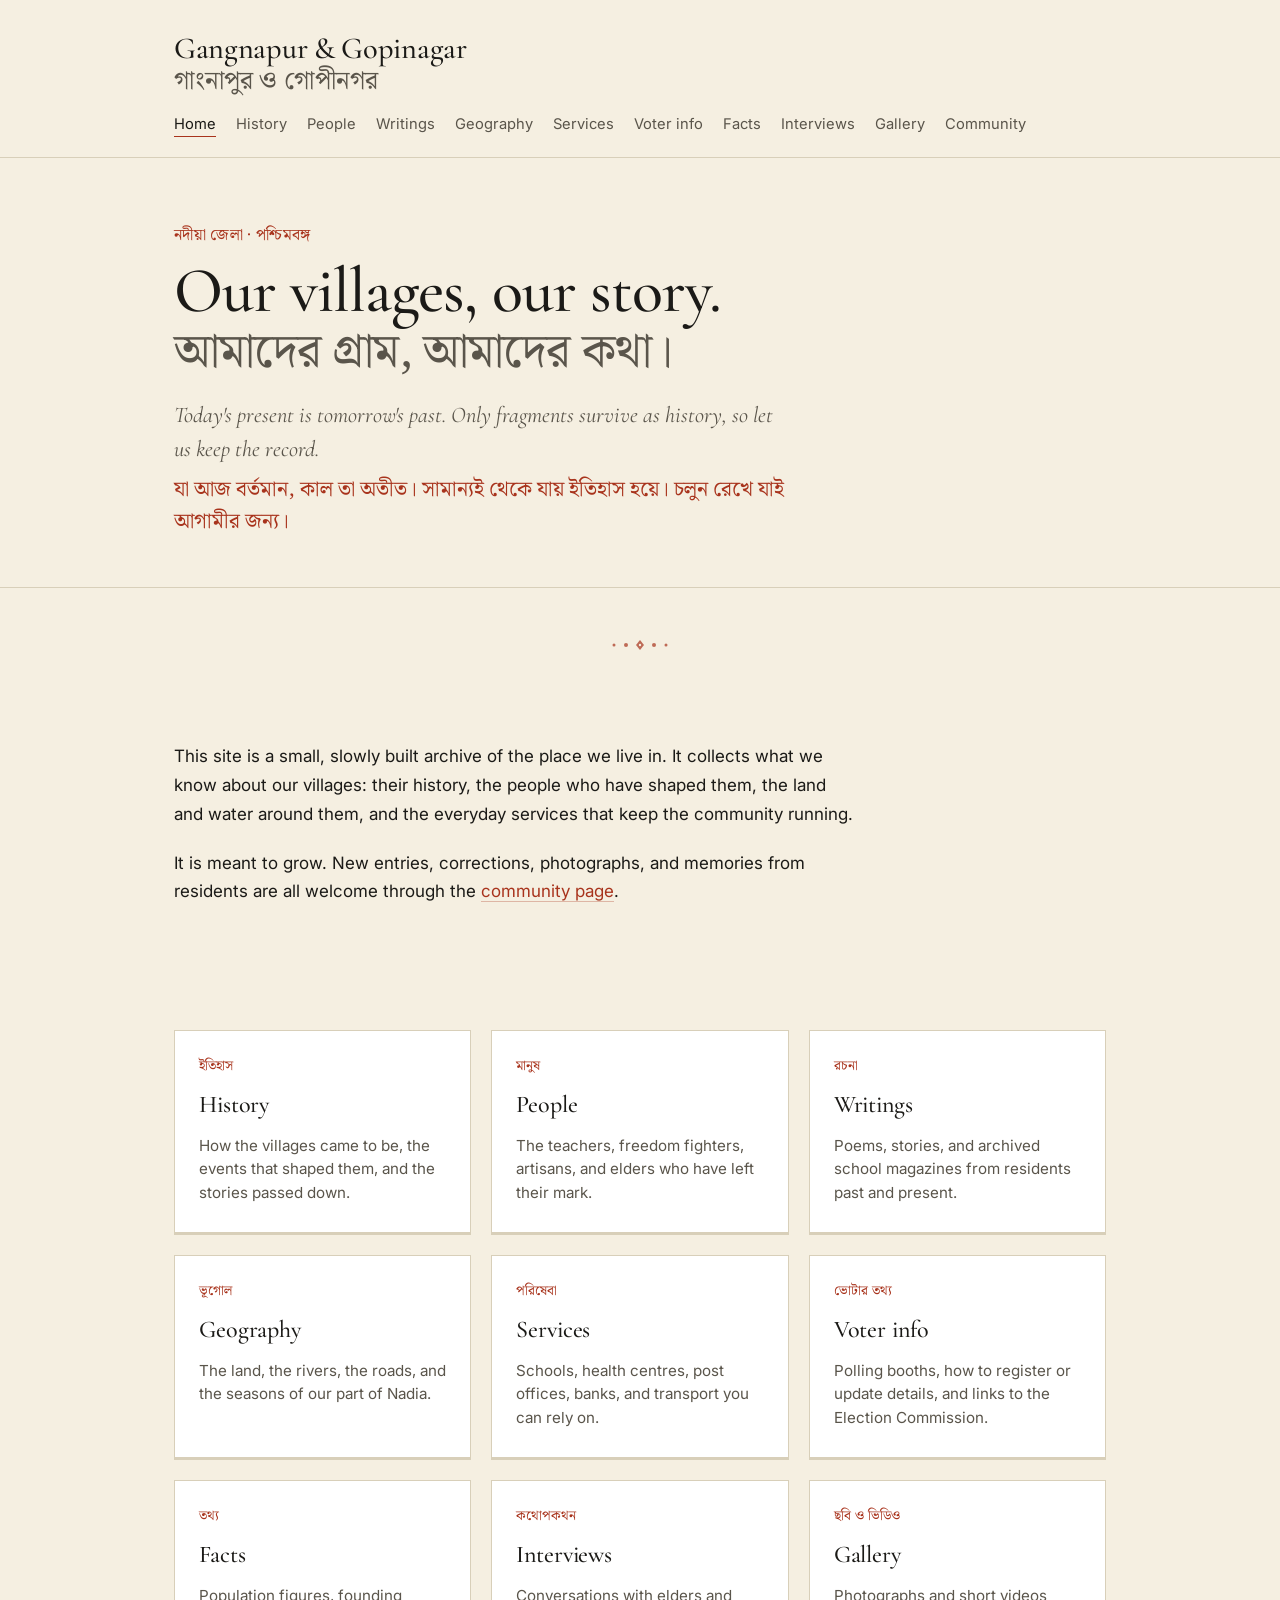
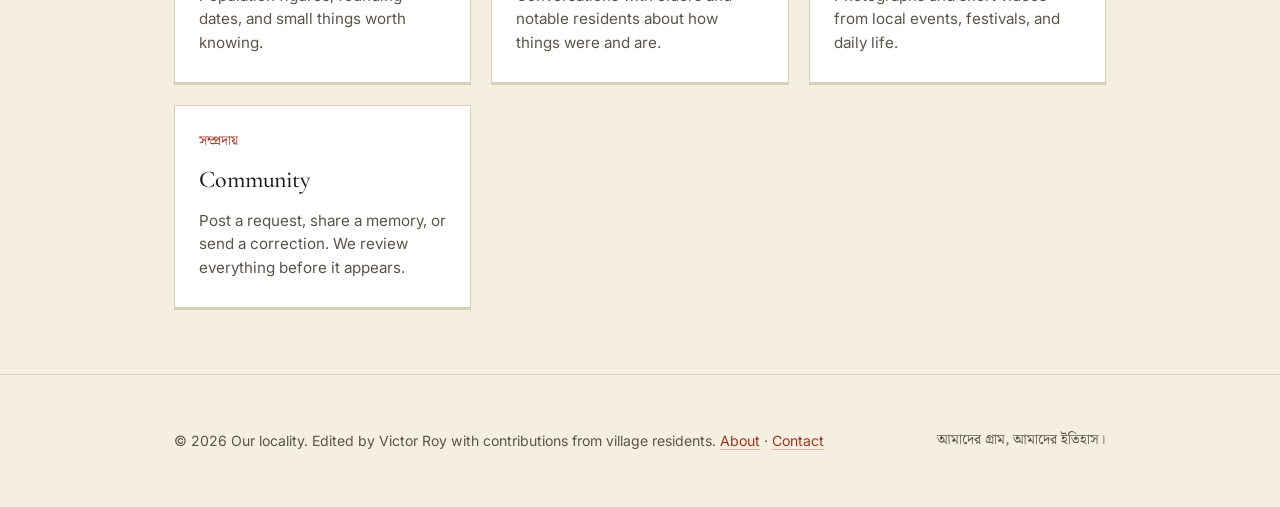
==== index.html @ 286f4276 "Add files via upload" ====
<!DOCTYPE html>
<html lang="en">
<head>
<meta charset="UTF-8">
<meta name="viewport" content="width=device-width, initial-scale=1">
<title>Our locality — Gangnapur, Gopinagar and nearby villages</title>
<meta name="description" content="A community-built history and information site for Gangnapur, Gopinagar, and neighbouring villages in Nadia district, West Bengal.">
<link rel="preconnect" href="https://fonts.googleapis.com">
<link rel="preconnect" href="https://fonts.gstatic.com" crossorigin>
<link href="https://fonts.googleapis.com/css2?family=Cormorant+Garamond:ital,wght@0,400;0,500;1,400&family=Inter:wght@400;500&family=Noto+Serif+Bengali:wght@400;500&display=swap" rel="stylesheet">
<link rel="stylesheet" href="css/style.css">
</head>
<body>

<!-- ============================================================
     SHARED HEADER  —  copy this block into every page
     Update one item: the .active class on the current page link
     ============================================================ -->
<header class="site-header">
  <div class="wrap">
    <h1 class="site-title">
      <a href="index.html">
        Gangnapur &amp; Gopinagar
        <span class="bangla">গাংনাপুর ও গোপীনগর</span>
      </a>
    </h1>
    <nav class="site-nav" aria-label="Primary">
      <ul>
        <li><a href="index.html" class="active">Home</a></li>
        <li><a href="history.html">History</a></li>
        <li><a href="people.html">People</a></li>
        <li><a href="writings.html">Writings</a></li>
        <li><a href="geography.html">Geography</a></li>
        <li><a href="services.html">Services</a></li>
        <li><a href="voter.html">Voter info</a></li>
        <li><a href="facts.html">Facts</a></li>
        <li><a href="interviews.html">Interviews</a></li>
        <li><a href="gallery.html">Gallery</a></li>
        <li><a href="community.html">Community</a></li>
      </ul>
    </nav>
  </div>
</header>
<!-- ============================================================
     END SHARED HEADER
     ============================================================ -->

<main>

  <section class="hero">
    <div class="wrap">
      <p class="hero-eyebrow">নদীয়া জেলা · পশ্চিমবঙ্গ</p>
      <h2 class="hero-title">
        Our villages, our story.
        <span class="bangla">আমাদের গ্রাম, আমাদের কথা।</span>
      </h2>
      <p class="hero-lede">
        Today's present is tomorrow's past. Only fragments survive as history, so let us keep the record.
        <span class="bangla">যা আজ বর্তমান, কাল তা অতীত। সামান্যই থেকে যায় ইতিহাস হয়ে। চলুন রেখে যাই আগামীর জন্য।</span>
      </p>
    </div>
  </section>

  <div class="wrap">

    <!-- alpana-inspired section ornament -->
    <div class="ornament" aria-hidden="true">
      <svg viewBox="0 0 64 18" xmlns="http://www.w3.org/2000/svg">
        <circle cx="6" cy="9" r="1.5" fill="currentColor"/>
        <circle cx="18" cy="9" r="2" fill="currentColor"/>
        <path d="M28 9 L32 4 L36 9 L32 14 Z" fill="currentColor"/>
        <circle cx="32" cy="9" r="1.2" fill="var(--paper)"/>
        <circle cx="46" cy="9" r="2" fill="currentColor"/>
        <circle cx="58" cy="9" r="1.5" fill="currentColor"/>
      </svg>
    </div>

    <!-- EDIT: the intro paragraph below -->
    <section class="prose">
      <p>
        This site is a small, slowly built archive of the place we live in. It collects what we know about our villages: their history, the people who have shaped them, the land and water around them, and the everyday services that keep the community running.
      </p>
      <p>
        It is meant to grow. New entries, corrections, photographs, and memories from residents are all welcome through the <a href="community.html">community page</a>.
      </p>
    </section>

    <!-- Section grid — clickable cards to the main sub-pages -->
    <section class="section-grid" aria-label="Site sections">

      <article class="section-card">
        <a href="history.html">
          <span class="bangla">ইতিহাস</span>
          <h3>History</h3>
          <p>How the villages came to be, the events that shaped them, and the stories passed down.</p>
        </a>
      </article>

      <article class="section-card">
        <a href="people.html">
          <span class="bangla">মানুষ</span>
          <h3>People</h3>
          <p>The teachers, freedom fighters, artisans, and elders who have left their mark.</p>
        </a>
      </article>

      <article class="section-card">
        <a href="writings.html">
          <span class="bangla">রচনা</span>
          <h3>Writings</h3>
          <p>Poems, stories, and archived school magazines from residents past and present.</p>
        </a>
      </article>

      <article class="section-card">
        <a href="geography.html">
          <span class="bangla">ভূগোল</span>
          <h3>Geography</h3>
          <p>The land, the rivers, the roads, and the seasons of our part of Nadia.</p>
        </a>
      </article>

      <article class="section-card">
        <a href="services.html">
          <span class="bangla">পরিষেবা</span>
          <h3>Services</h3>
          <p>Schools, health centres, post offices, banks, and transport you can rely on.</p>
        </a>
      </article>

      <article class="section-card">
        <a href="voter.html">
          <span class="bangla">ভোটার তথ্য</span>
          <h3>Voter info</h3>
          <p>Polling booths, how to register or update details, and links to the Election Commission.</p>
        </a>
      </article>

      <article class="section-card">
        <a href="facts.html">
          <span class="bangla">তথ্য</span>
          <h3>Facts</h3>
          <p>Population figures, founding dates, and small things worth knowing.</p>
        </a>
      </article>

      <article class="section-card">
        <a href="interviews.html">
          <span class="bangla">কথোপকথন</span>
          <h3>Interviews</h3>
          <p>Conversations with elders and notable residents about how things were and are.</p>
        </a>
      </article>

      <article class="section-card">
        <a href="gallery.html">
          <span class="bangla">ছবি ও ভিডিও</span>
          <h3>Gallery</h3>
          <p>Photographs and short videos from local events, festivals, and daily life.</p>
        </a>
      </article>

      <article class="section-card">
        <a href="community.html">
          <span class="bangla">সম্প্রদায়</span>
          <h3>Community</h3>
          <p>Post a request, share a memory, or send a correction. We review everything before it appears.</p>
        </a>
      </article>

    </section>

  </div>

</main>

<!-- ============================================================
     SHARED FOOTER  —  copy this block into every page
     ============================================================ -->
<footer class="site-footer">
  <div class="wrap">
    <p>
      © <span id="year"></span> Our locality. Edited by Victor Roy with contributions from village residents.
      <a href="about.html">About</a> · <a href="mailto:YOUR_EMAIL_HERE@gmail.com">Contact</a>
    </p>
    <p class="bangla">আমাদের গ্রাম, আমাদের ইতিহাস।</p>
  </div>
</footer>
<script>document.getElementById('year').textContent = new Date().getFullYear();</script>
<!-- ============================================================
     END SHARED FOOTER
     ============================================================ -->

</body>
</html>
---- css/style.css ----
/* ============================================================
   STYLESHEET — Gangnapur & Gopinagar locality site
   ------------------------------------------------------------
   To change the colors of the whole site, edit the values
   inside the :root block below. Everything else inherits.
   ============================================================ */

:root {
  /* --- Palette --------------------------------------------- */
  --paper:      #F5EFE1;   /* main background, slightly aged */
  --paper-warm: #EFE6D2;   /* secondary surfaces */
  --surface:   #FFFFFF;    /* cards */
  --ink:       #1B1A17;    /* primary text */
  --ink-muted: #5A554B;    /* secondary text */
  --rule:      #D8CFB9;    /* hairline dividers */
  --alta:      #A8331C;    /* primary accent — Bengali alta red */
  --peacock:   #1E5F5C;    /* secondary accent — peacock teal */
  --gold:      #B98A2A;    /* tertiary accent — marigold */

  /* --- Type ----------------------------------------------- */
  --display:   "Cormorant Garamond", "Noto Serif Bengali", Georgia, serif;
  --bangla:    "Noto Serif Bengali", "Cormorant Garamond", serif;
  --body:      "Inter", system-ui, -apple-system, "Segoe UI", sans-serif;

  /* --- Spacing -------------------------------------------- */
  --max-width: 980px;
  --gutter:    1.5rem;
}

/* ============================================================
   Reset & base
   ============================================================ */
*, *::before, *::after { box-sizing: border-box; }
html { -webkit-text-size-adjust: 100%; }
body {
  margin: 0;
  background: var(--paper);
  color: var(--ink);
  font-family: var(--body);
  font-size: 17px;
  line-height: 1.7;
  -webkit-font-smoothing: antialiased;
  text-rendering: optimizeLegibility;
}
img { max-width: 100%; height: auto; display: block; }
a { color: var(--alta); text-decoration: none; border-bottom: 1px solid rgba(168, 51, 28, 0.3); transition: border-color .15s; }
a:hover { border-bottom-color: var(--alta); }

/* ============================================================
   Layout
   ============================================================ */
.wrap {
  max-width: var(--max-width);
  margin: 0 auto;
  padding: 0 var(--gutter);
}

/* ============================================================
   Header & navigation
   ============================================================ */
.site-header {
  padding: 2rem 0 1.25rem;
  border-bottom: 1px solid var(--rule);
}
.site-header .wrap {
  display: flex;
  flex-direction: column;
  gap: 1rem;
}
.site-title {
  font-family: var(--display);
  font-size: clamp(1.5rem, 3.5vw, 1.9rem);
  font-weight: 500;
  letter-spacing: -0.01em;
  margin: 0;
  line-height: 1.1;
}
.site-title .bangla {
  font-family: var(--bangla);
  display: block;
  font-size: 0.85em;
  font-weight: 400;
  color: var(--ink-muted);
  margin-top: 0.15rem;
}
.site-title a { color: var(--ink); border: none; }

.site-nav ul {
  list-style: none;
  margin: 0;
  padding: 0;
  display: flex;
  flex-wrap: wrap;
  gap: 0.25rem 1.25rem;
  font-size: 0.92rem;
}
.site-nav a {
  color: var(--ink-muted);
  border: none;
  padding: 0.15rem 0;
  border-bottom: 1px solid transparent;
}
.site-nav a:hover,
.site-nav a.active {
  color: var(--ink);
  border-bottom-color: var(--alta);
}

/* ============================================================
   Hero (homepage)
   ============================================================ */
.hero {
  padding: 4rem 0 3rem;
  border-bottom: 1px solid var(--rule);
}
.hero-eyebrow {
  font-family: var(--bangla);
  font-size: 1rem;
  color: var(--alta);
  letter-spacing: 0.02em;
  margin: 0 0 0.5rem;
}
.hero-title {
  font-family: var(--display);
  font-size: clamp(2.4rem, 6vw, 4rem);
  line-height: 1.05;
  font-weight: 500;
  margin: 0 0 0.5rem;
  letter-spacing: -0.015em;
}
.hero-title .bangla {
  font-family: var(--bangla);
  display: block;
  font-size: 0.75em;
  font-weight: 400;
  color: var(--ink-muted);
  margin-top: 0.2rem;
}
.hero-lede {
  font-family: var(--display);
  font-style: italic;
  font-size: clamp(1.15rem, 2vw, 1.4rem);
  color: var(--ink-muted);
  max-width: 620px;
  margin: 1.25rem 0 0;
  line-height: 1.5;
}
.hero-lede .bangla {
  font-family: var(--bangla);
  font-style: normal;
  display: block;
  margin-top: 0.6rem;
  color: var(--alta);
  font-size: 0.95em;
}

/* ============================================================
   Page header (sub-pages)
   ============================================================ */
.page-head {
  padding: 3rem 0 1.5rem;
  border-bottom: 1px solid var(--rule);
}
.page-eyebrow {
  font-family: var(--bangla);
  font-size: 0.95rem;
  color: var(--alta);
  margin: 0 0 0.4rem;
  letter-spacing: 0.01em;
}
.page-title {
  font-family: var(--display);
  font-size: clamp(2rem, 4.5vw, 3rem);
  font-weight: 500;
  line-height: 1.1;
  margin: 0;
  letter-spacing: -0.01em;
}

/* ============================================================
   Ornament — alpana-inspired SVG section divider
   ============================================================ */
.ornament {
  display: flex;
  align-items: center;
  justify-content: center;
  margin: 3rem 0;
  color: var(--alta);
  opacity: 0.7;
}
.ornament svg { width: 64px; height: 18px; }

/* ============================================================
   Section grid (homepage cards)
   ============================================================ */
.section-grid {
  display: grid;
  grid-template-columns: repeat(auto-fit, minmax(240px, 1fr));
  gap: 1.25rem;
  margin: 2.5rem 0;
}
.section-card {
  background: var(--surface);
  border: 1px solid var(--rule);
  padding: 1.5rem 1.5rem 1.75rem;
  transition: border-color .2s, transform .2s;
  border-bottom: 3px solid var(--rule);
}
.section-card:hover {
  border-color: var(--ink-muted);
  border-bottom-color: var(--alta);
  transform: translateY(-2px);
}
.section-card a {
  color: var(--ink);
  border: none;
}
.section-card .bangla {
  font-family: var(--bangla);
  font-size: 0.85rem;
  color: var(--alta);
  display: block;
  margin-bottom: 0.4rem;
}
.section-card h3 {
  font-family: var(--display);
  font-size: 1.5rem;
  font-weight: 500;
  margin: 0 0 0.5rem;
  letter-spacing: -0.005em;
}
.section-card p {
  font-size: 0.95rem;
  color: var(--ink-muted);
  margin: 0;
  line-height: 1.55;
}

/* ============================================================
   Long-form prose (article pages)
   ============================================================ */
.prose {
  padding: 2.5rem 0 4rem;
  max-width: 680px;
}
.prose p {
  margin: 0 0 1.25rem;
}
.prose h2 {
  font-family: var(--display);
  font-size: 1.8rem;
  font-weight: 500;
  margin: 2.5rem 0 1rem;
  letter-spacing: -0.005em;
}
.prose h3 {
  font-family: var(--display);
  font-size: 1.35rem;
  font-weight: 500;
  margin: 2rem 0 0.75rem;
}
.prose blockquote {
  border-left: 3px solid var(--alta);
  margin: 1.5rem 0;
  padding: 0.25rem 0 0.25rem 1.25rem;
  font-family: var(--display);
  font-style: italic;
  font-size: 1.15rem;
  color: var(--ink-muted);
}
.prose ul, .prose ol { padding-left: 1.5rem; }
.prose li { margin-bottom: 0.4rem; }

/* Inline pull-out box for "did you know" etc. */
.aside-box {
  background: var(--paper-warm);
  padding: 1.25rem 1.5rem;
  margin: 1.75rem 0;
  border-left: 3px solid var(--peacock);
}
.aside-box .bangla {
  font-family: var(--bangla);
  color: var(--peacock);
  font-size: 0.9rem;
  display: block;
  margin-bottom: 0.25rem;
}

/* "Remembered for" line inside an entry */
.remembered-for {
  background: var(--paper-warm);
  padding: 0.55rem 0.9rem;
  margin: 0.5rem 0 0.75rem;
  border-left: 2px solid var(--alta);
  font-size: 0.95rem;
  color: var(--ink);
  line-height: 1.5;
}
.remembered-for strong {
  color: var(--alta);
  font-weight: 500;
}

/* Inline Bengali label next to an English heading (h2, h3) */
.bangla-inline {
  font-family: var(--bangla);
  font-weight: 400;
  font-size: 0.7em;
  color: var(--alta);
  margin-left: 0.5rem;
  letter-spacing: 0;
}

/* Poem display block on the Writings page */
.poem {
  background: var(--paper-warm);
  padding: 1.5rem 1.75rem;
  margin: 1.5rem 0;
  border-left: 3px solid var(--peacock);
  font-family: var(--bangla), var(--display);
  font-size: 1.15rem;
  line-height: 1.9;
  white-space: pre-wrap;
  color: var(--ink);
}
.poem .poem-attribution {
  display: block;
  font-family: var(--body);
  font-size: 0.85rem;
  color: var(--ink-muted);
  margin-top: 1rem;
  text-align: right;
  white-space: normal;
}

/* ============================================================
   Person / place card list
   ============================================================ */
.entry-list {
  list-style: none;
  margin: 2rem 0;
  padding: 0;
}
.entry-list > li {
  display: grid;
  grid-template-columns: 100px 1fr;
  gap: 1.5rem;
  padding: 1.5rem 0;
  border-top: 1px solid var(--rule);
  align-items: start;
}
.entry-list > li:last-child {
  border-bottom: 1px solid var(--rule);
}
.entry-meta {
  font-family: var(--display);
  font-size: 0.95rem;
  color: var(--ink-muted);
  font-style: italic;
}
.entry-body h3 {
  font-family: var(--display);
  font-size: 1.4rem;
  font-weight: 500;
  margin: 0 0 0.25rem;
}
.entry-body .bangla {
  font-family: var(--bangla);
  font-size: 0.9rem;
  color: var(--alta);
  display: block;
  margin-bottom: 0.5rem;
}
.entry-body p {
  margin: 0;
  color: var(--ink-muted);
}

/* ============================================================
   Form (community submissions)
   ============================================================ */
.form-card {
  background: var(--surface);
  border: 1px solid var(--rule);
  padding: 2rem;
  margin: 2rem 0;
}
.form-card .field {
  display: flex;
  flex-direction: column;
  margin-bottom: 1.25rem;
}
.form-card label {
  font-size: 0.85rem;
  text-transform: uppercase;
  letter-spacing: 0.08em;
  color: var(--ink-muted);
  margin-bottom: 0.4rem;
  font-weight: 500;
}
.form-card input,
.form-card select,
.form-card textarea {
  font-family: var(--body);
  font-size: 1rem;
  padding: 0.7rem 0.85rem;
  background: var(--paper);
  border: 1px solid var(--rule);
  color: var(--ink);
  border-radius: 0;
  width: 100%;
}
.form-card input:focus,
.form-card select:focus,
.form-card textarea:focus {
  outline: 2px solid var(--peacock);
  outline-offset: 1px;
  border-color: var(--peacock);
}
.form-card textarea { min-height: 140px; resize: vertical; }
.form-card button {
  font-family: var(--body);
  font-size: 1rem;
  background: var(--ink);
  color: var(--paper);
  border: none;
  padding: 0.85rem 2rem;
  cursor: pointer;
  letter-spacing: 0.02em;
  transition: background .15s;
}
.form-card button:hover { background: var(--alta); }

.note {
  background: var(--paper-warm);
  border-left: 3px solid var(--gold);
  padding: 1rem 1.25rem;
  margin: 1.5rem 0;
  font-size: 0.9rem;
  color: var(--ink-muted);
}

/* Google Form iframe wrapper */
.form-embed {
  background: var(--surface);
  border: 1px solid var(--rule);
  margin: 2rem 0;
  padding: 0.5rem;
  overflow: hidden;
}
.form-embed iframe {
  width: 100%;
  display: block;
  background: var(--surface);
}

/* ============================================================
   Footer
   ============================================================ */
.site-footer {
  margin-top: 4rem;
  padding: 2.5rem 0;
  border-top: 1px solid var(--rule);
  font-size: 0.88rem;
  color: var(--ink-muted);
}
.site-footer .wrap {
  display: flex;
  justify-content: space-between;
  flex-wrap: wrap;
  gap: 1rem;
}
.site-footer .bangla { font-family: var(--bangla); }

/* ============================================================
   Responsive
   ============================================================ */
@media (max-width: 600px) {
  .entry-list > li {
    grid-template-columns: 1fr;
    gap: 0.5rem;
  }
  .form-card { padding: 1.5rem 1.25rem; }
  .hero { padding: 2.5rem 0 2rem; }
  .prose { padding: 1.5rem 0 3rem; }
}

/* ============================================================
   Accessibility — focus visibility & reduced motion
   ============================================================ */
:focus-visible {
  outline: 2px solid var(--peacock);
  outline-offset: 2px;
}
@media (prefers-reduced-motion: reduce) {
  *, *::before, *::after { transition: none !important; }
  .section-card:hover { transform: none; }
}
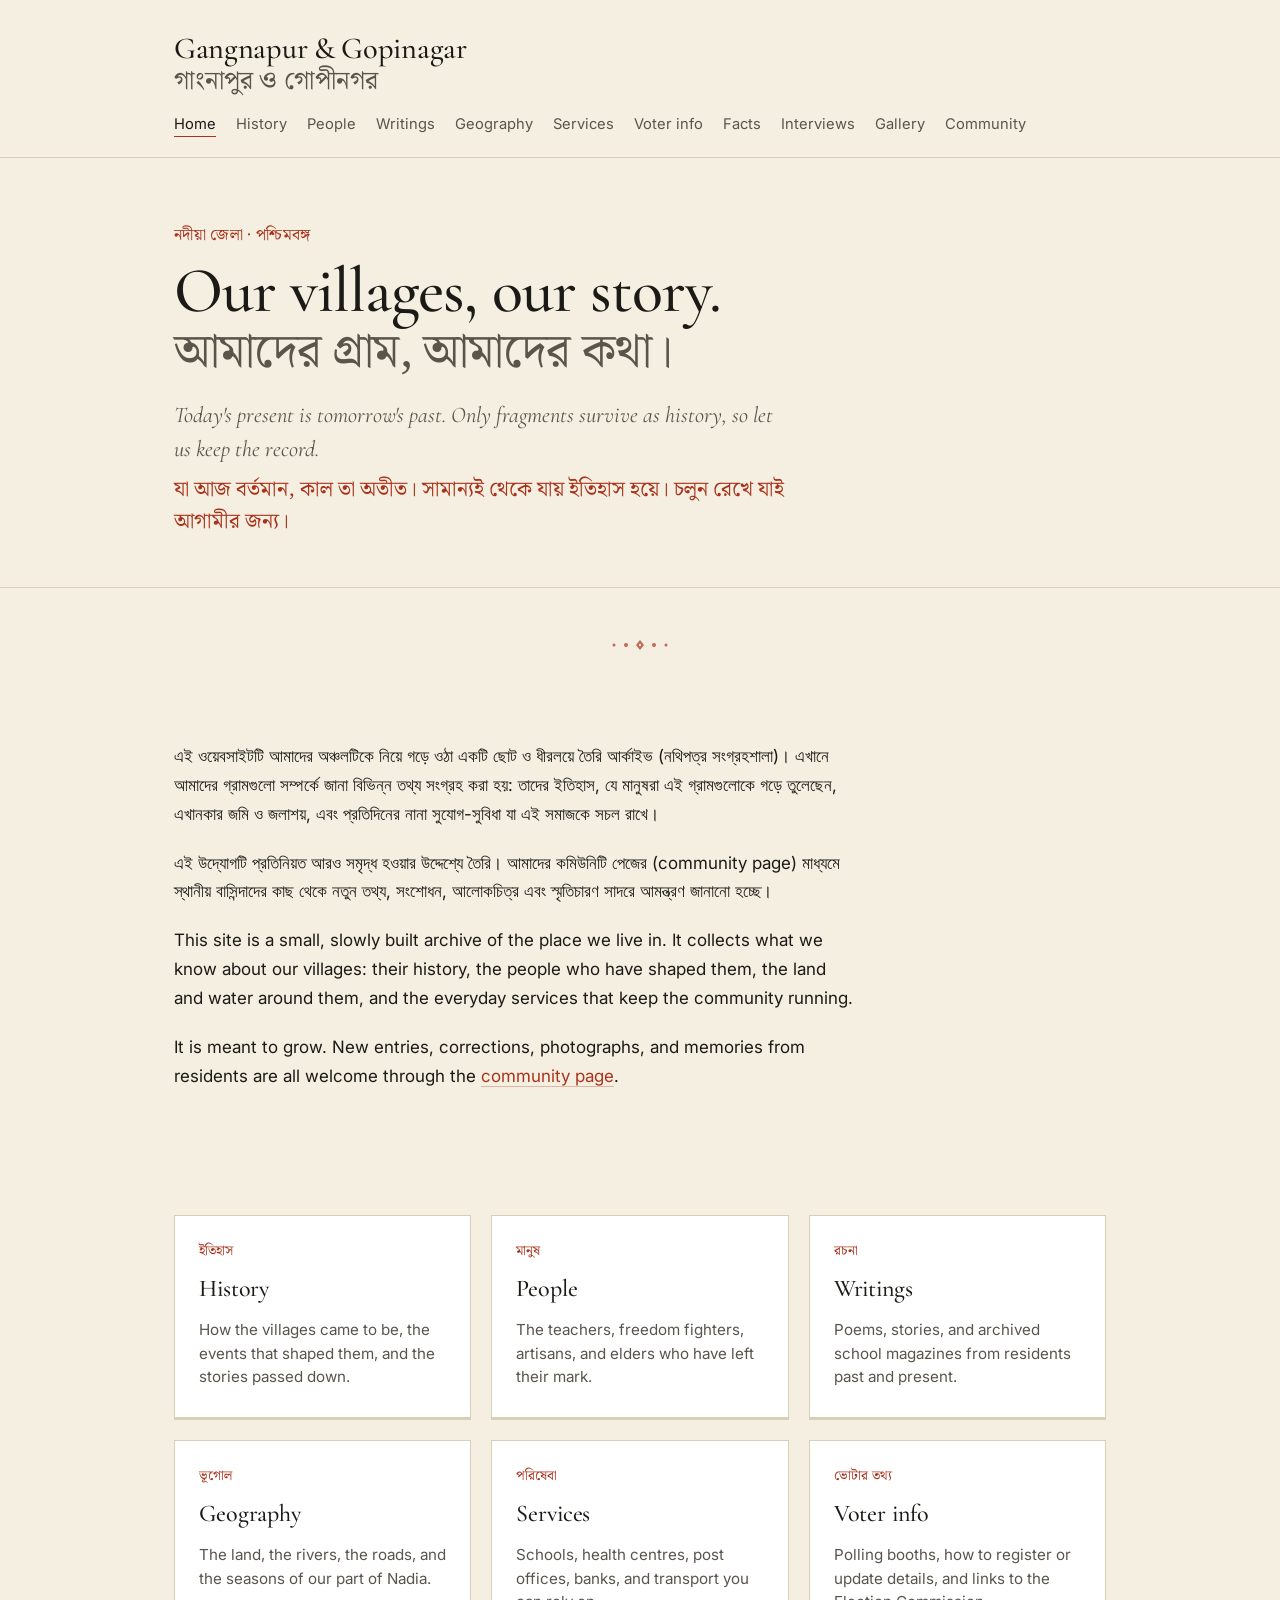
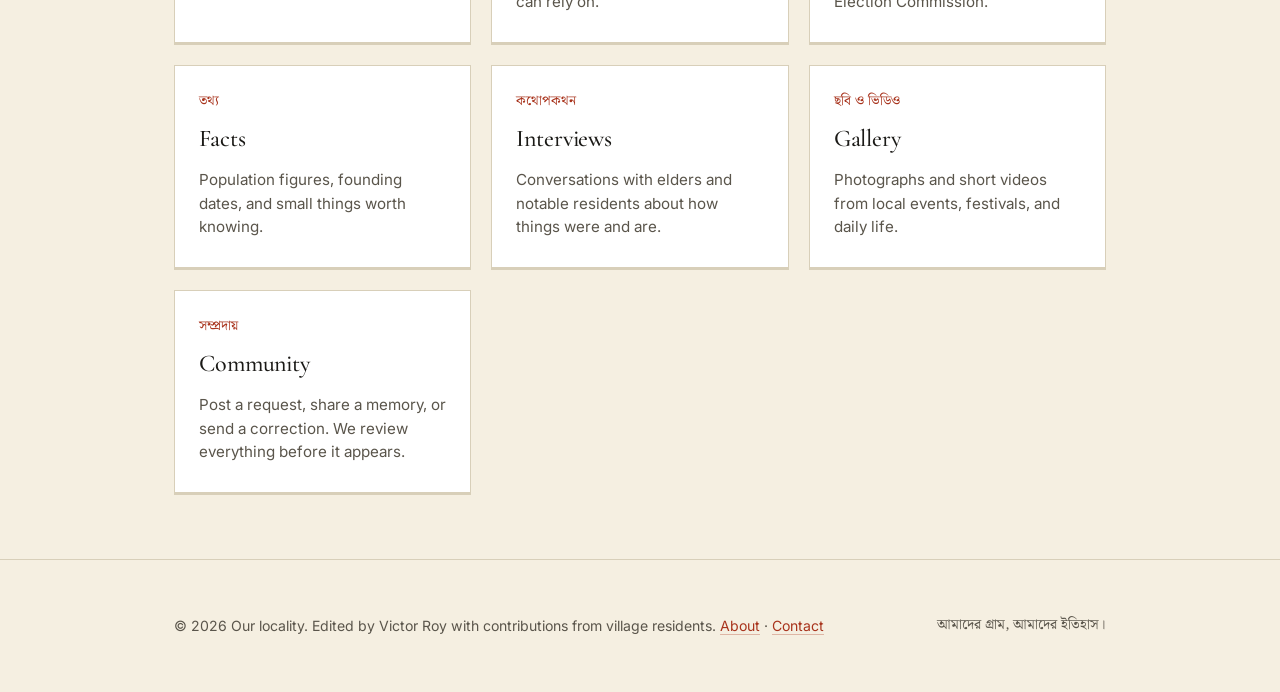
==== commit cd77f6c1: "Update intro paragraph with Bengali content Added a paragraph in Bengali about the website's purpose" ====
--- a/index.html
+++ b/index.html
@@ -77,6 +77,9 @@
 
     <!-- EDIT: the intro paragraph below -->
     <section class="prose">
+         <p> এই ওয়েবসাইটটি আমাদের অঞ্চলটিকে নিয়ে গড়ে ওঠা একটি ছোট ও ধীরলয়ে তৈরি আর্কাইভ (নথিপত্র সংগ্রহশালা)। এখানে আমাদের গ্রামগুলো সম্পর্কে জানা বিভিন্ন তথ্য সংগ্রহ করা হয়: তাদের ইতিহাস, যে মানুষরা এই গ্রামগুলোকে গড়ে তুলেছেন, এখানকার জমি ও জলাশয়, এবং প্রতিদিনের নানা সুযোগ-সুবিধা যা এই সমাজকে সচল রাখে।
+<p>
+এই উদ্যোগটি প্রতিনিয়ত আরও সমৃদ্ধ হওয়ার উদ্দেশ্যে তৈরি। আমাদের কমিউনিটি পেজের (community page) মাধ্যমে স্থানীয় বাসিন্দাদের কাছ থেকে নতুন তথ্য, সংশোধন, আলোকচিত্র এবং স্মৃতিচারণ সাদরে আমন্ত্রণ জানানো হচ্ছে।
       <p>
         This site is a small, slowly built archive of the place we live in. It collects what we know about our villages: their history, the people who have shaped them, the land and water around them, and the everyday services that keep the community running.
       </p>
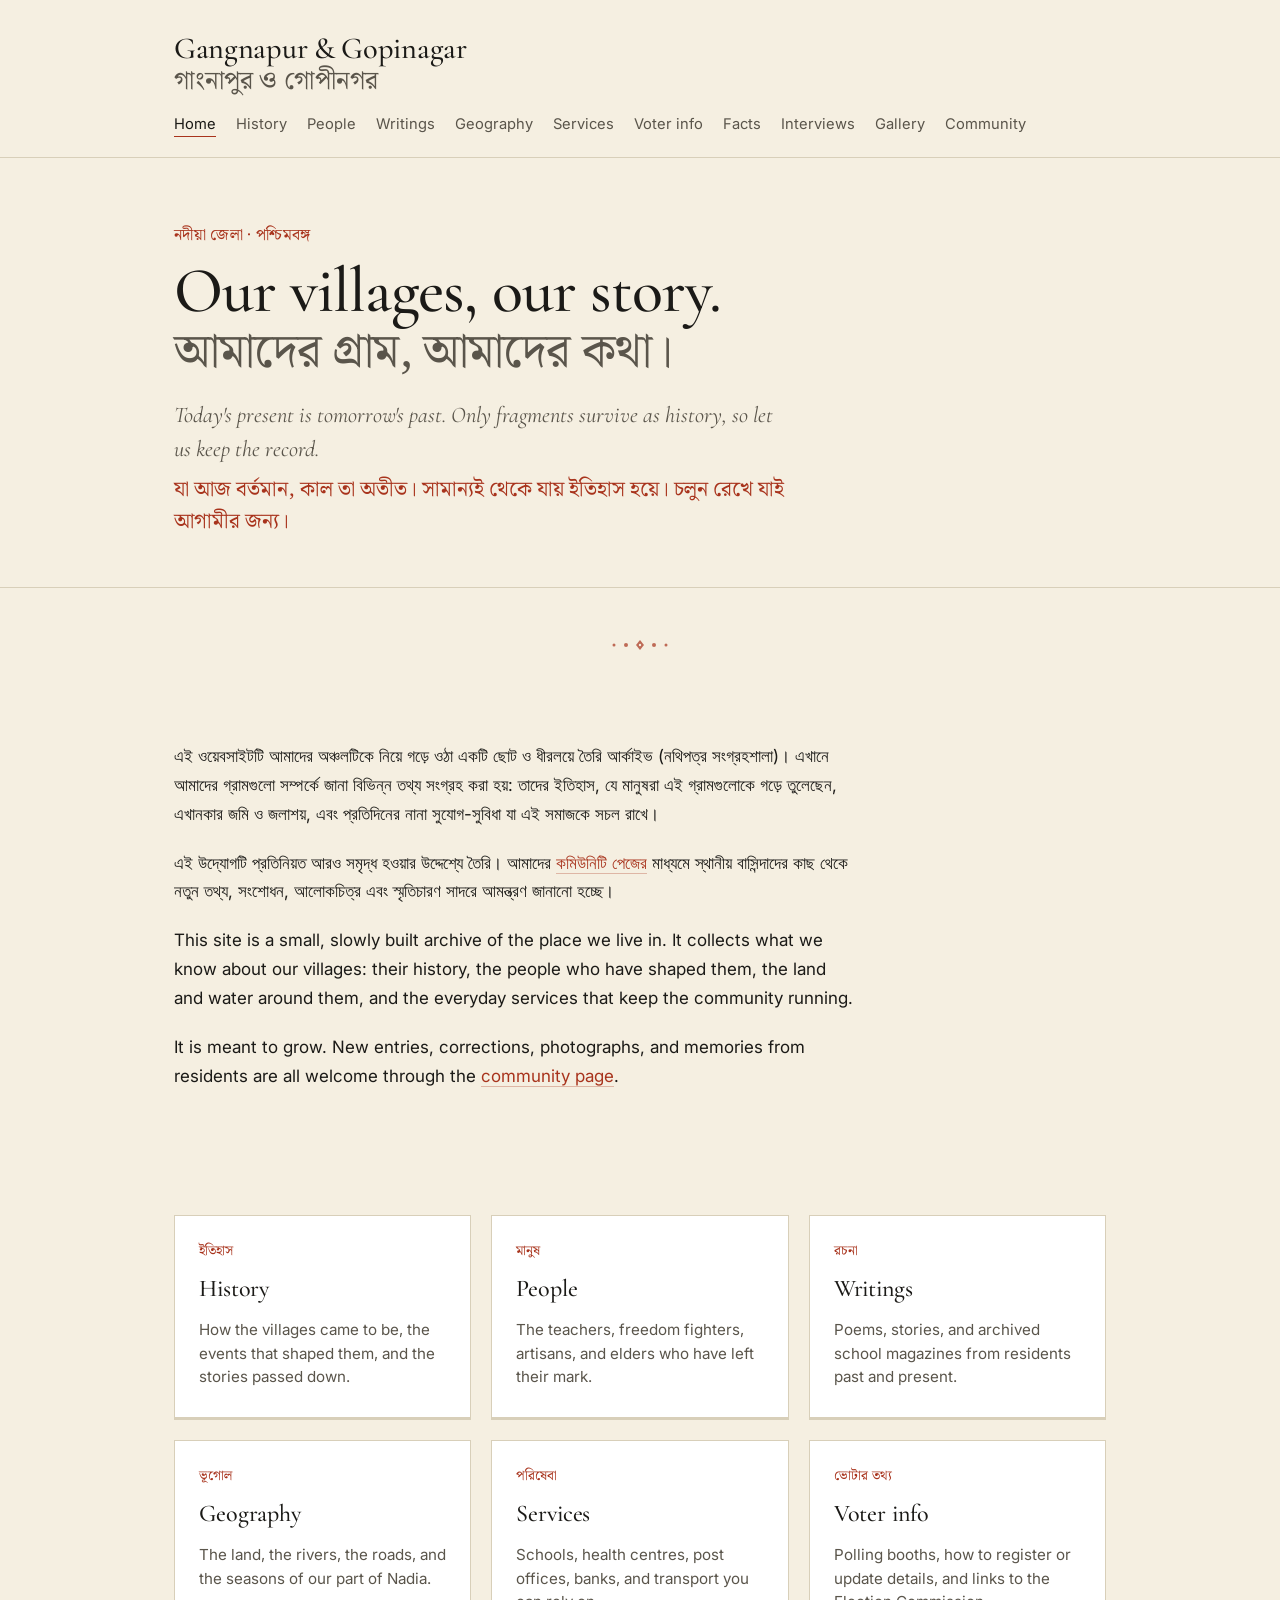
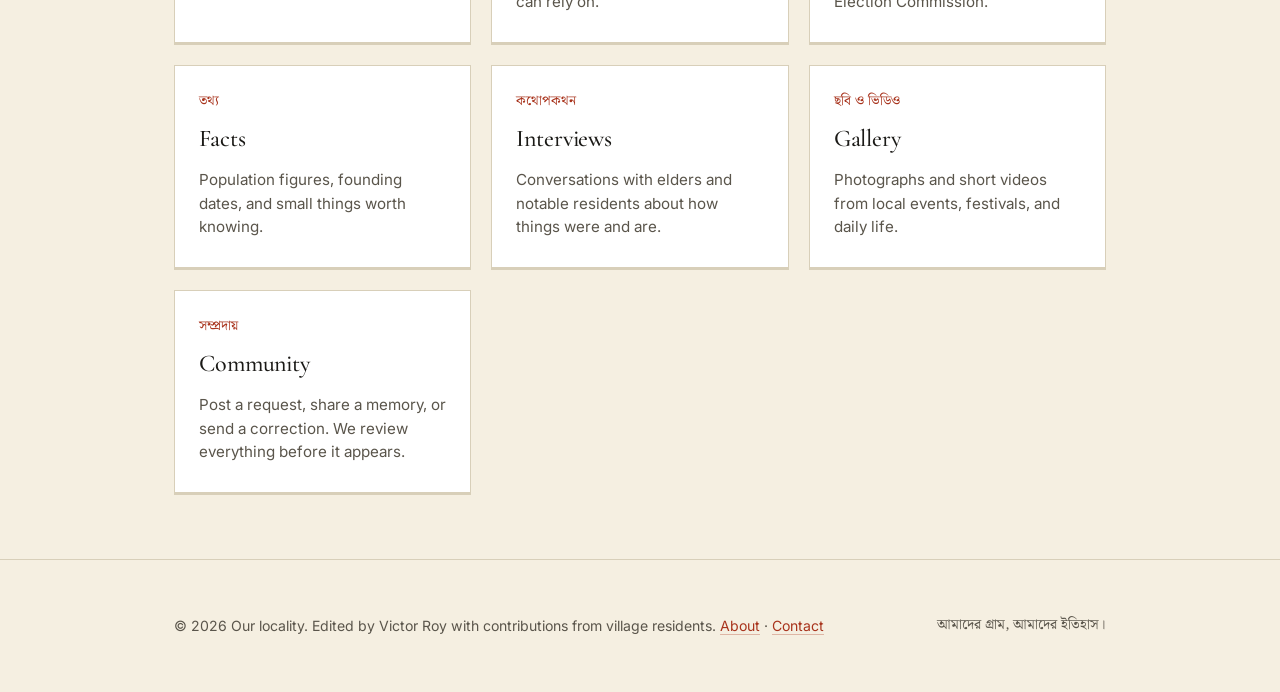
==== commit 53020f76: "Update intro paragraph in Bengali and English" ====
--- a/index.html
+++ b/index.html
@@ -75,18 +75,20 @@
       </svg>
     </div>
 
-    <!-- EDIT: the intro paragraph below -->
-    <section class="prose">
-         <p> এই ওয়েবসাইটটি আমাদের অঞ্চলটিকে নিয়ে গড়ে ওঠা একটি ছোট ও ধীরলয়ে তৈরি আর্কাইভ (নথিপত্র সংগ্রহশালা)। এখানে আমাদের গ্রামগুলো সম্পর্কে জানা বিভিন্ন তথ্য সংগ্রহ করা হয়: তাদের ইতিহাস, যে মানুষরা এই গ্রামগুলোকে গড়ে তুলেছেন, এখানকার জমি ও জলাশয়, এবং প্রতিদিনের নানা সুযোগ-সুবিধা যা এই সমাজকে সচল রাখে।
-<p>
-এই উদ্যোগটি প্রতিনিয়ত আরও সমৃদ্ধ হওয়ার উদ্দেশ্যে তৈরি। আমাদের কমিউনিটি পেজের (community page) মাধ্যমে স্থানীয় বাসিন্দাদের কাছ থেকে নতুন তথ্য, সংশোধন, আলোকচিত্র এবং স্মৃতিচারণ সাদরে আমন্ত্রণ জানানো হচ্ছে।
-      <p>
-        This site is a small, slowly built archive of the place we live in. It collects what we know about our villages: their history, the people who have shaped them, the land and water around them, and the everyday services that keep the community running.
-      </p>
-      <p>
-        It is meant to grow. New entries, corrections, photographs, and memories from residents are all welcome through the <a href="community.html">community page</a>.
-      </p>
-    </section>
+<!-- EDIT: the intro paragraph below -->
+<section class="prose">
+  <p lang="bn">এই ওয়েবসাইটটি আমাদের অঞ্চলটিকে নিয়ে গড়ে ওঠা একটি ছোট ও ধীরলয়ে তৈরি আর্কাইভ (নথিপত্র সংগ্রহশালা)। এখানে আমাদের গ্রামগুলো সম্পর্কে জানা বিভিন্ন তথ্য সংগ্রহ করা হয়: তাদের ইতিহাস, যে মানুষরা এই গ্রামগুলোকে গড়ে তুলেছেন, এখানকার জমি ও জলাশয়, এবং প্রতিদিনের নানা সুযোগ-সুবিধা যা এই সমাজকে সচল রাখে।</p>
+
+  <p lang="bn">এই উদ্যোগটি প্রতিনিয়ত আরও সমৃদ্ধ হওয়ার উদ্দেশ্যে তৈরি। আমাদের <a href="community.html">কমিউনিটি পেজের</a> মাধ্যমে স্থানীয় বাসিন্দাদের কাছ থেকে নতুন তথ্য, সংশোধন, আলোকচিত্র এবং স্মৃতিচারণ সাদরে আমন্ত্রণ জানানো হচ্ছে।</p>
+
+  <p>
+    This site is a small, slowly built archive of the place we live in. It collects what we know about our villages: their history, the people who have shaped them, the land and water around them, and the everyday services that keep the community running.
+  </p>
+  <p>
+    It is meant to grow. New entries, corrections, photographs, and memories from residents are all welcome through the <a href="community.html">community page</a>.
+  </p>
+</section>
+
 
     <!-- Section grid — clickable cards to the main sub-pages -->
     <section class="section-grid" aria-label="Site sections">
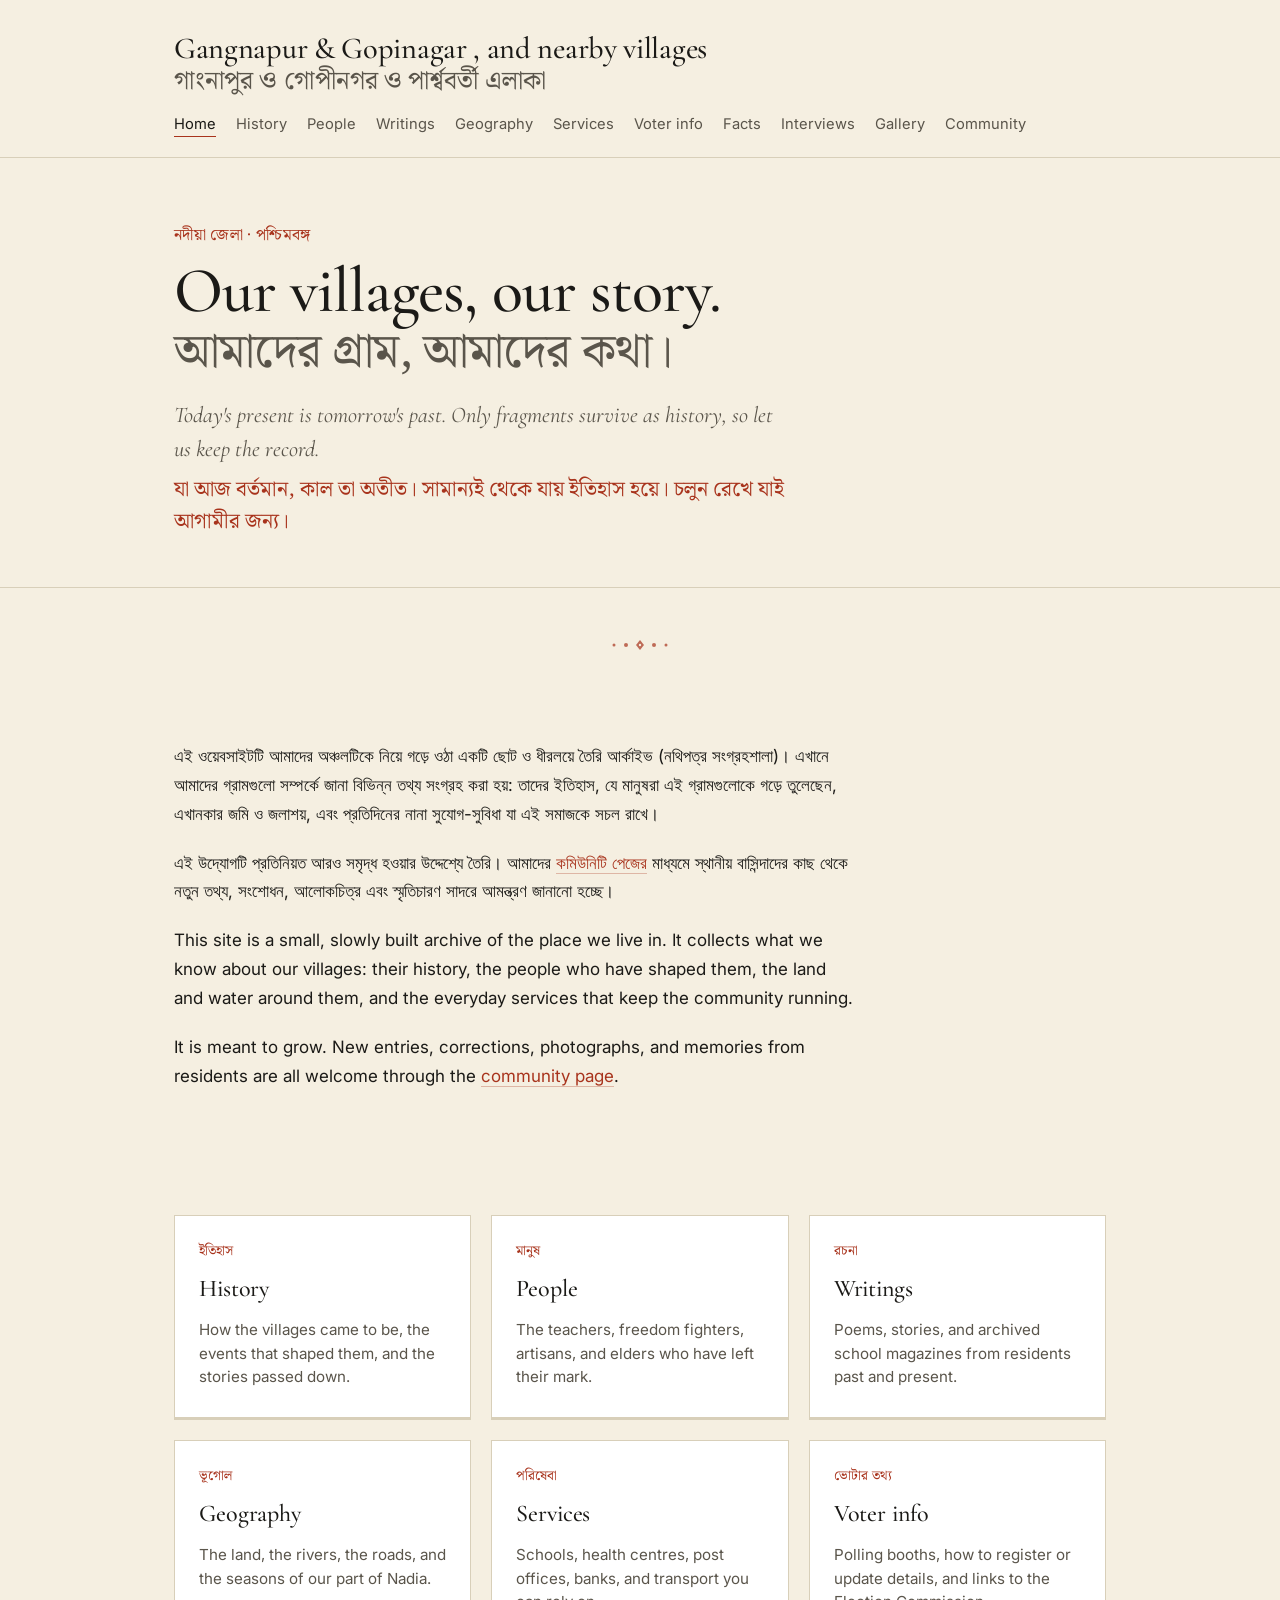
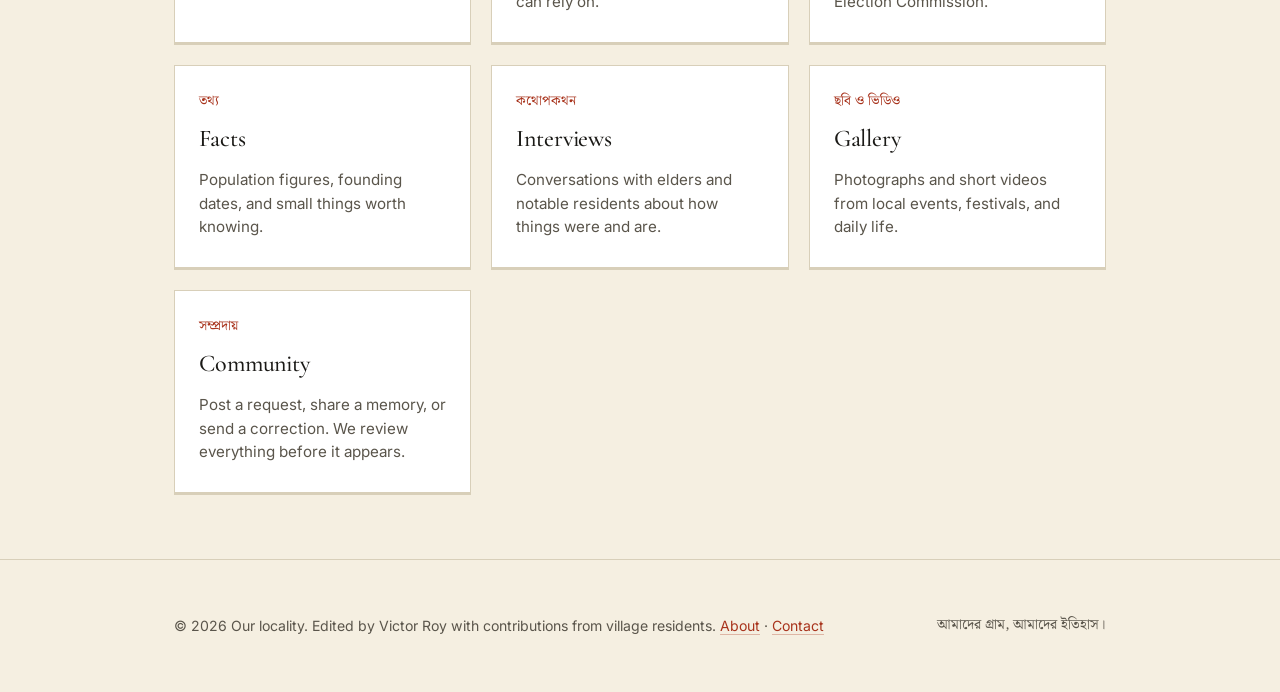
==== commit 64038bb7: "Update site title and description in index.html" ====
--- a/index.html
+++ b/index.html
@@ -20,8 +20,8 @@
   <div class="wrap">
     <h1 class="site-title">
       <a href="index.html">
-        Gangnapur &amp; Gopinagar
-        <span class="bangla">গাংনাপুর ও গোপীনগর</span>
+        Gangnapur &amp; Gopinagar , and nearby villages
+        <span class="bangla">গাংনাপুর ও গোপীনগর ও পার্শ্ববর্তী এলাকা</span>
       </a>
     </h1>
     <nav class="site-nav" aria-label="Primary">
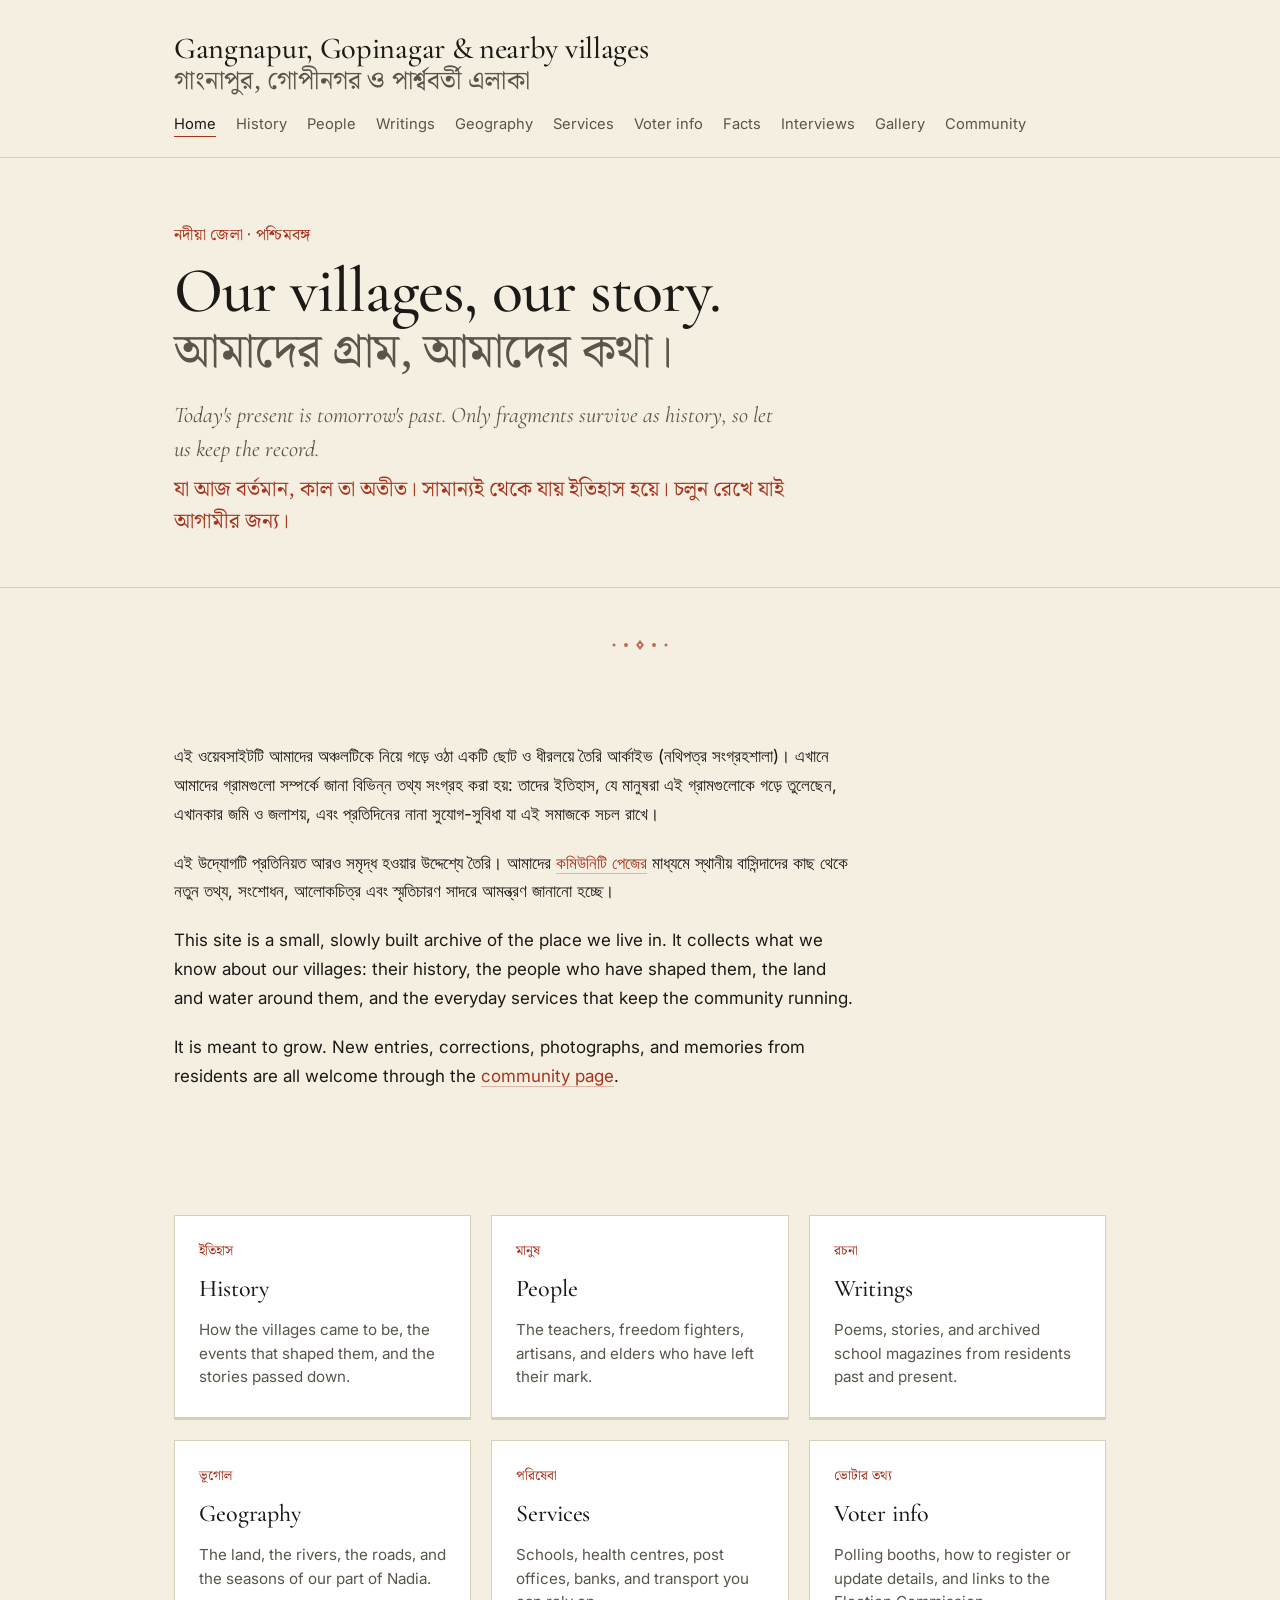
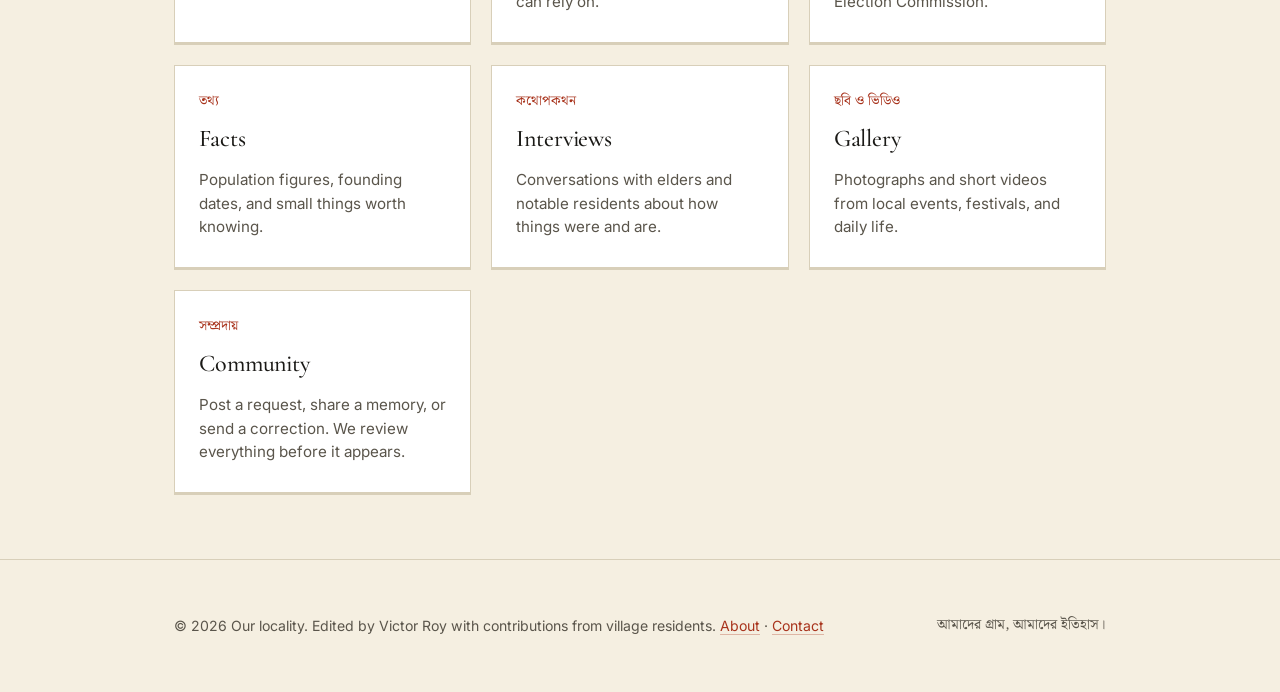
==== commit 3035408c: "Fix punctuation in site title and Bangla text" ====
--- a/index.html
+++ b/index.html
@@ -20,8 +20,8 @@
   <div class="wrap">
     <h1 class="site-title">
       <a href="index.html">
-        Gangnapur &amp; Gopinagar , and nearby villages
-        <span class="bangla">গাংনাপুর ও গোপীনগর ও পার্শ্ববর্তী এলাকা</span>
+        Gangnapur, Gopinagar &amp; nearby villages
+        <span class="bangla">গাংনাপুর, গোপীনগর ও পার্শ্ববর্তী এলাকা</span>
       </a>
     </h1>
     <nav class="site-nav" aria-label="Primary">
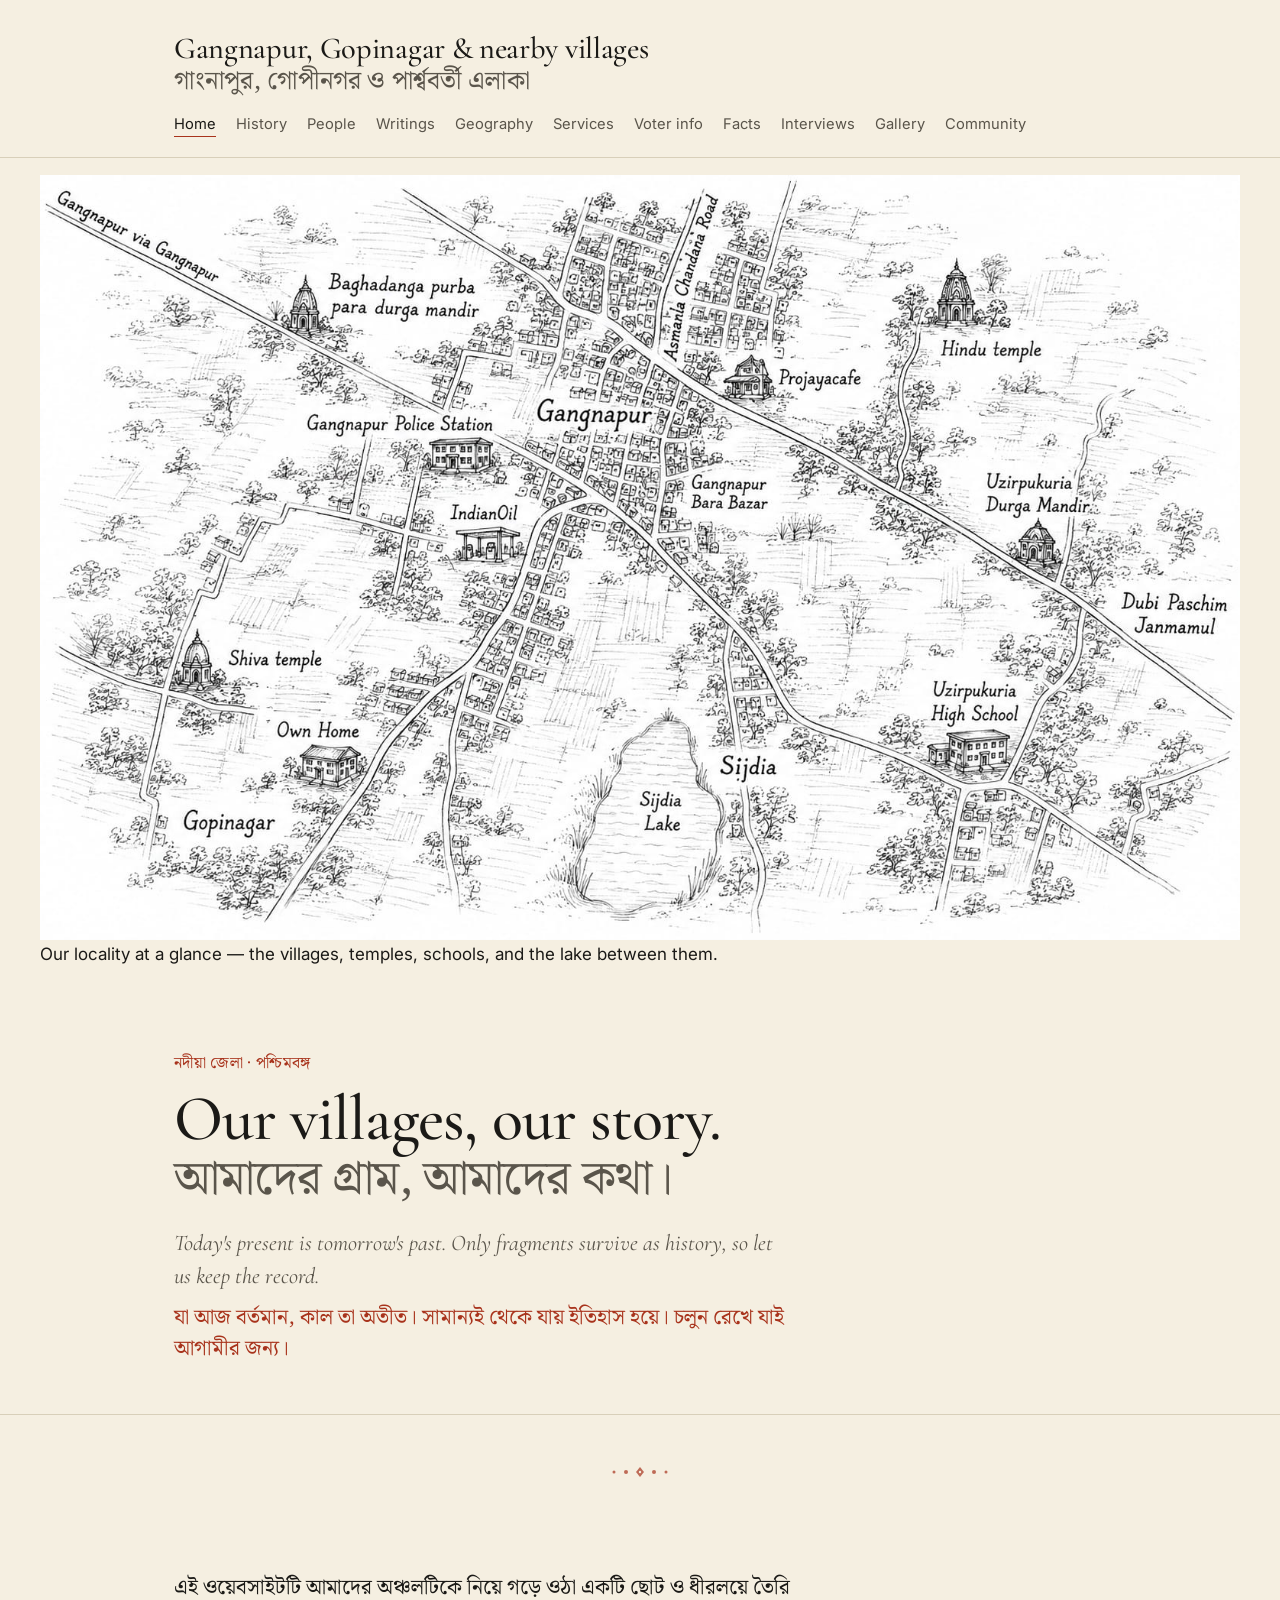
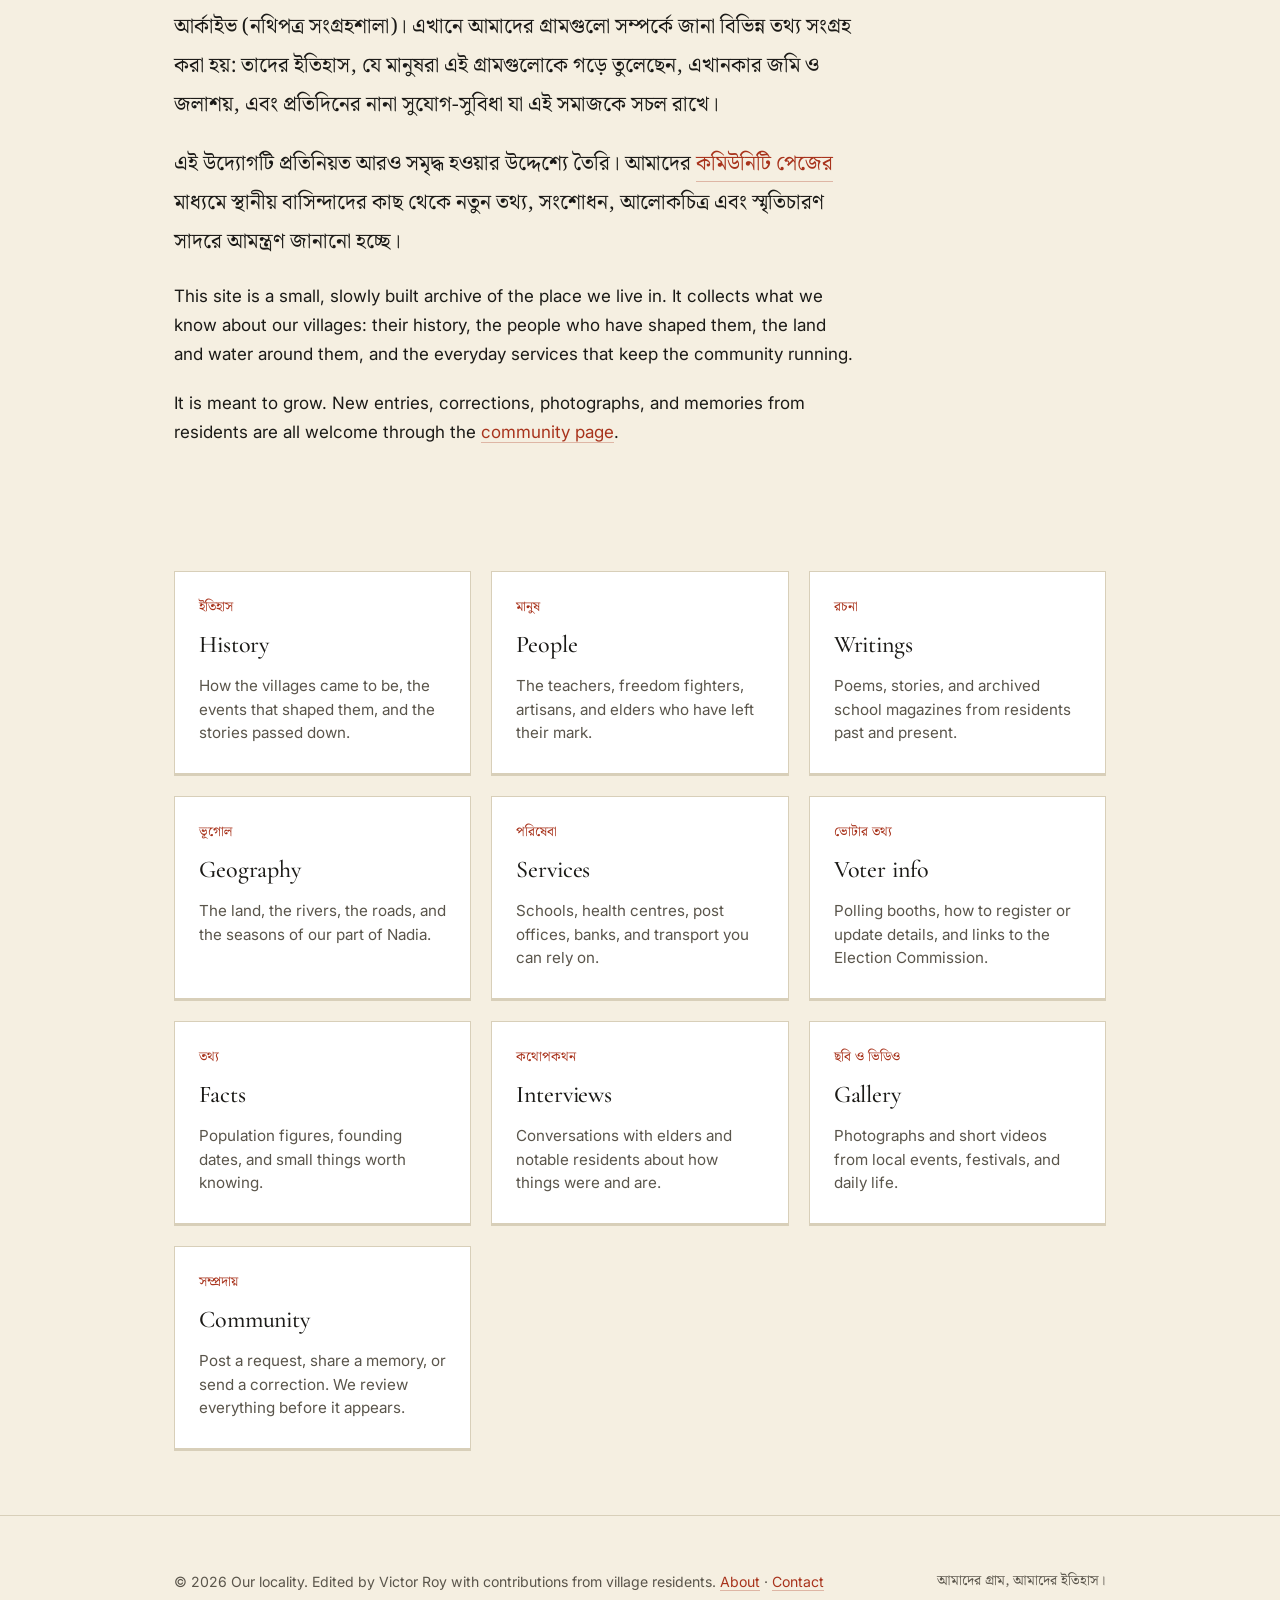
==== commit 668b2a5b: "Add hero map figure with image and caption" ====
--- a/index.html
+++ b/index.html
@@ -46,7 +46,13 @@
      ============================================================ -->
 
 <main>
-
+<figure class="hero-map">
+  <div class="hero-map-inner">
+    <img src="images/GopinagarGangnapurHandDrawnMap.jpg"
+         alt="A hand-drawn map of our locality, showing Gangnapur, Gopinagar, Sijdia, Uzirpukuria and the lanes, temples and lakes between them.">
+    <figcaption>Our locality at a glance &mdash; the villages, temples, schools, and the lake between them.</figcaption>
+  </div>
+</figure>
   <section class="hero">
     <div class="wrap">
       <p class="hero-eyebrow">নদীয়া জেলা · পশ্চিমবঙ্গ</p>
--- a/css/style.css
+++ b/css/style.css
@@ -333,6 +333,13 @@
   white-space: normal;
 }
 
+p[lang = "bn"] {
+  font-family: var(--bangla);
+  font-size: 1.24em;
+  line-height: 1.85;
+}
+}
+
 /* ============================================================
    Person / place card list
    ============================================================ */
